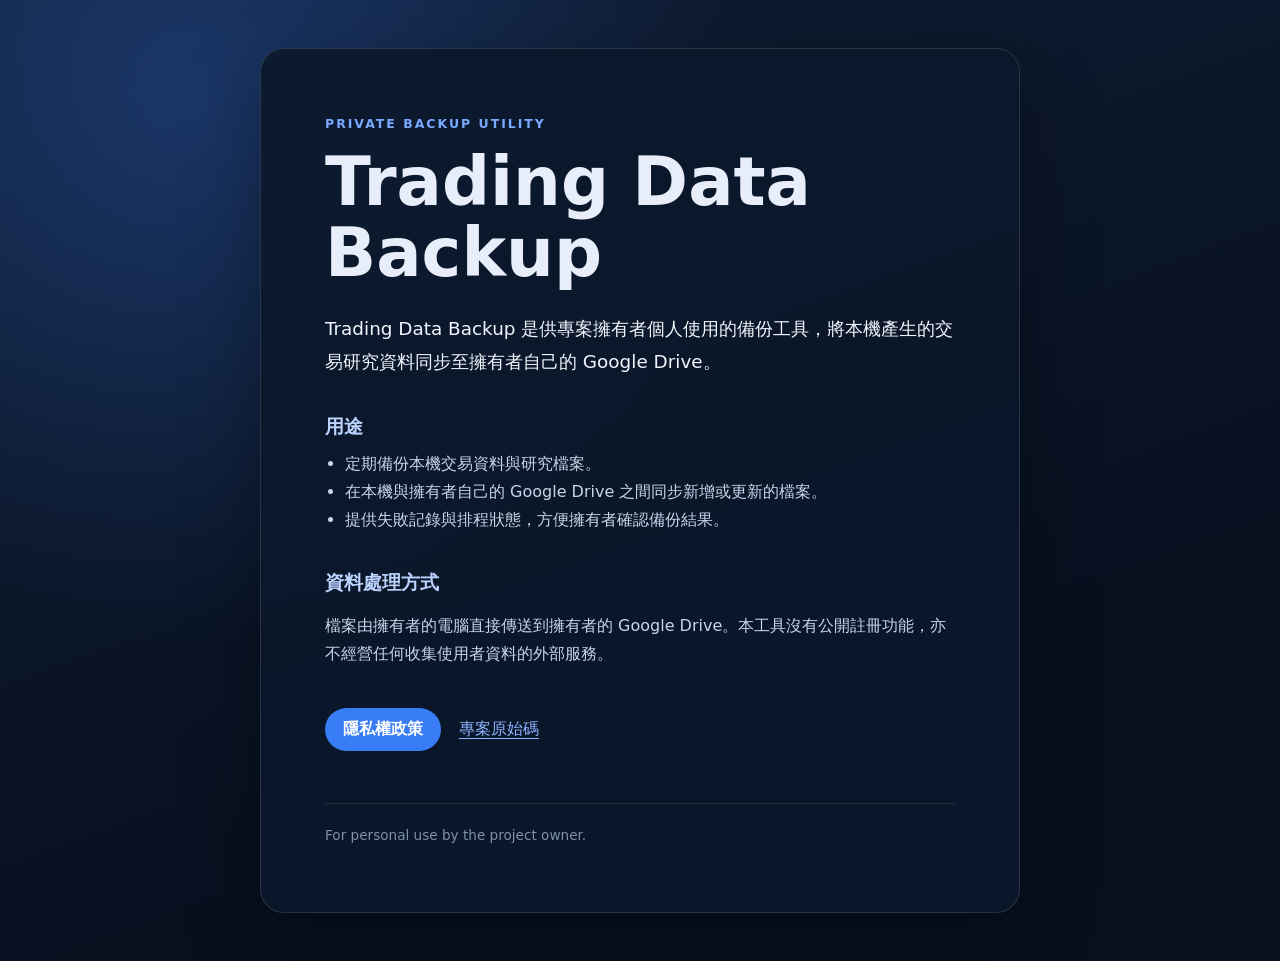
==== index.html @ b1ac96ff "Add OAuth information pages" ====
<!doctype html>
<html lang="zh-Hant">
<head>
  <meta charset="utf-8">
  <meta name="viewport" content="width=device-width, initial-scale=1">
  <meta name="description" content="Trading Data Backup is a private utility that backs up local trading data to the owner's Google Drive.">
  <title>Trading Data Backup</title>
  <link rel="stylesheet" href="styles.css">
</head>
<body>
  <main class="card">
    <p class="eyebrow">PRIVATE BACKUP UTILITY</p>
    <h1>Trading Data Backup</h1>
    <p class="lead">
      Trading Data Backup 是供專案擁有者個人使用的備份工具，將本機產生的交易研究資料同步至擁有者自己的 Google Drive。
    </p>

    <section>
      <h2>用途</h2>
      <ul>
        <li>定期備份本機交易資料與研究檔案。</li>
        <li>在本機與擁有者自己的 Google Drive 之間同步新增或更新的檔案。</li>
        <li>提供失敗記錄與排程狀態，方便擁有者確認備份結果。</li>
      </ul>
    </section>

    <section>
      <h2>資料處理方式</h2>
      <p>
        檔案由擁有者的電腦直接傳送到擁有者的 Google Drive。本工具沒有公開註冊功能，亦不經營任何收集使用者資料的外部服務。
      </p>
    </section>

    <nav aria-label="相關資訊">
      <a class="button" href="privacy/">隱私權政策</a>
      <a class="text-link" href="https://github.com/fattcs/trading_data_api">專案原始碼</a>
    </nav>

    <footer>
      <p>For personal use by the project owner.</p>
    </footer>
  </main>
</body>
</html>
---- styles.css ----
:root {
  color-scheme: light dark;
  font-family: Inter, "Noto Sans TC", "Microsoft JhengHei", system-ui, sans-serif;
  background: #0c1628;
  color: #e8eef9;
}

* {
  box-sizing: border-box;
}

body {
  min-height: 100vh;
  margin: 0;
  padding: 48px 20px;
  background:
    radial-gradient(circle at 15% 10%, rgba(57, 125, 246, 0.28), transparent 34rem),
    linear-gradient(160deg, #101e35 0%, #07101f 70%);
}

.card {
  width: min(760px, 100%);
  margin: 0 auto;
  padding: clamp(28px, 6vw, 64px);
  border: 1px solid rgba(255, 255, 255, 0.12);
  border-radius: 24px;
  background: rgba(12, 24, 43, 0.9);
  box-shadow: 0 24px 80px rgba(0, 0, 0, 0.32);
}

.eyebrow {
  margin: 0 0 12px;
  color: #79a9ff;
  font-size: 0.78rem;
  font-weight: 700;
  letter-spacing: 0.16em;
}

h1 {
  margin: 0;
  font-size: clamp(2.2rem, 7vw, 4.2rem);
  line-height: 1.06;
}

h2 {
  margin: 0 0 10px;
  color: #bcd3ff;
  font-size: 1.2rem;
}

p,
li {
  color: #c9d5e9;
  line-height: 1.75;
}

.lead {
  margin: 24px 0 0;
  color: #f1f5fc;
  font-size: 1.15rem;
}

.updated {
  margin-top: 8px;
  color: #8fa2bf;
  font-size: 0.9rem;
}

section {
  margin-top: 36px;
}

ul {
  margin: 0;
  padding-left: 1.25rem;
}

a {
  color: #8db5ff;
}

nav {
  display: flex;
  flex-wrap: wrap;
  align-items: center;
  gap: 18px;
  margin-top: 40px;
}

.button {
  display: inline-block;
  padding: 11px 18px;
  border-radius: 999px;
  background: #397df6;
  color: #fff;
  font-weight: 700;
  text-decoration: none;
}

.text-link {
  text-underline-offset: 4px;
}

footer {
  margin-top: 52px;
  padding-top: 20px;
  border-top: 1px solid rgba(255, 255, 255, 0.1);
}

footer p {
  margin: 0;
  color: #7f91ad;
  font-size: 0.85rem;
}

@media (max-width: 560px) {
  body {
    padding: 20px 12px;
  }

  .card {
    border-radius: 18px;
  }
}
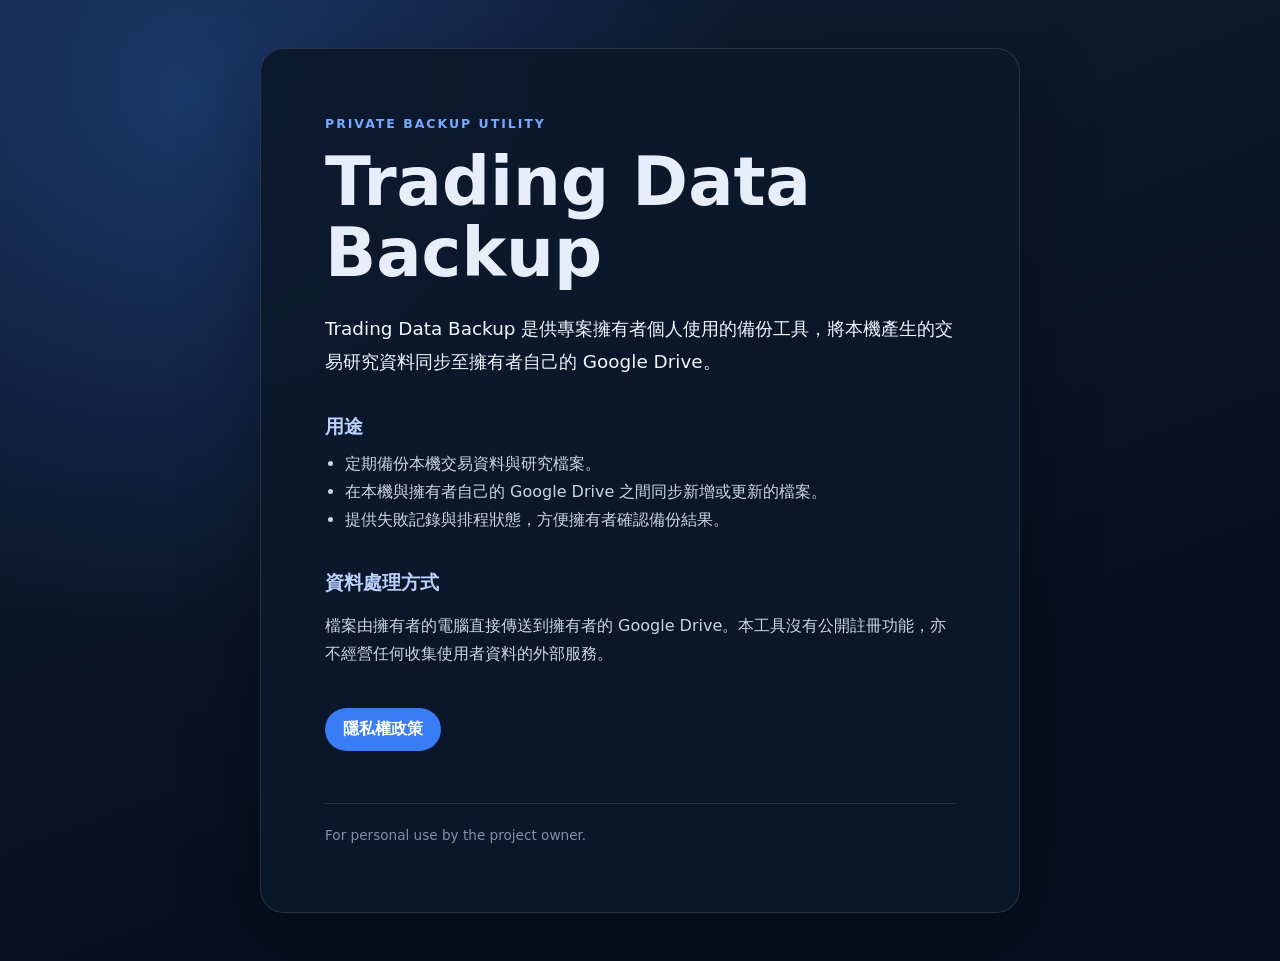
==== commit d29604c6: "Remove private source link from OAuth page" ====
--- a/index.html
+++ b/index.html
@@ -33,7 +33,6 @@
 
     <nav aria-label="相關資訊">
       <a class="button" href="privacy/">隱私權政策</a>
-      <a class="text-link" href="https://github.com/fattcs/trading_data_api">專案原始碼</a>
     </nav>
 
     <footer>
